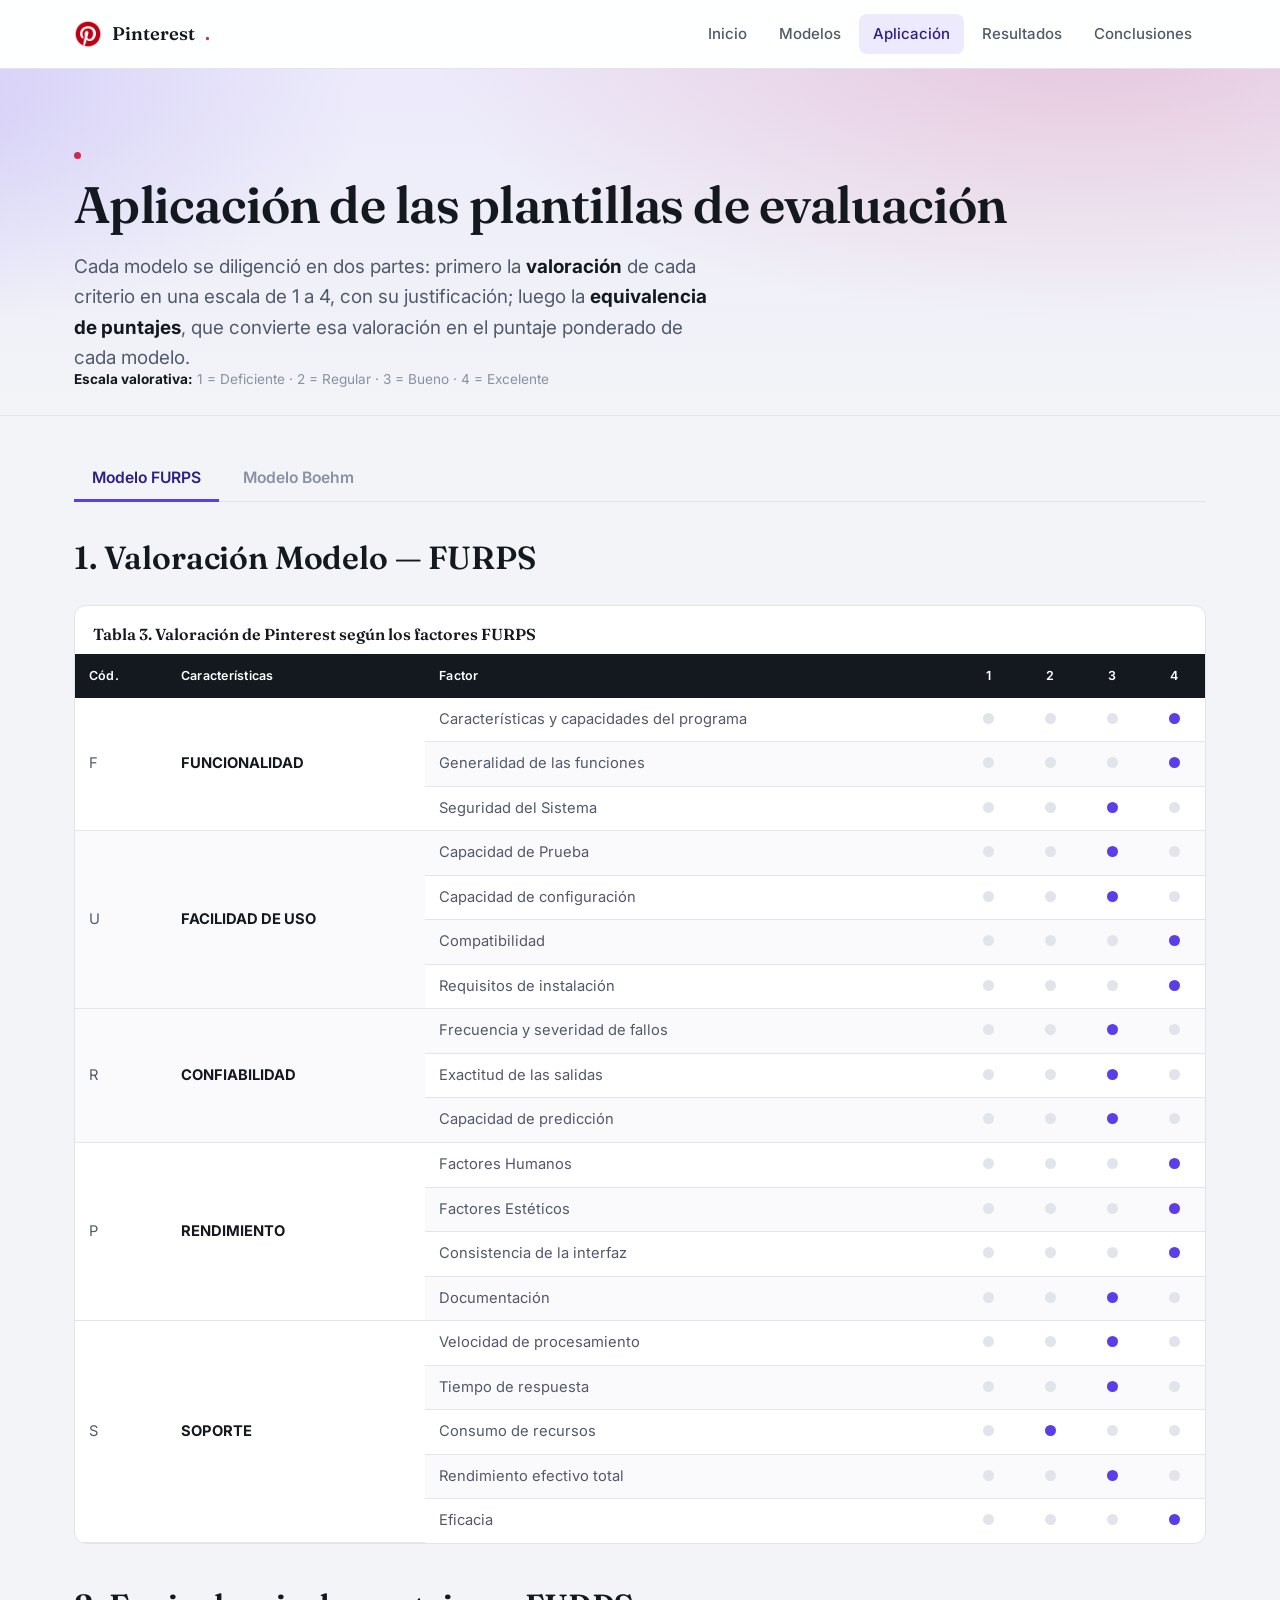
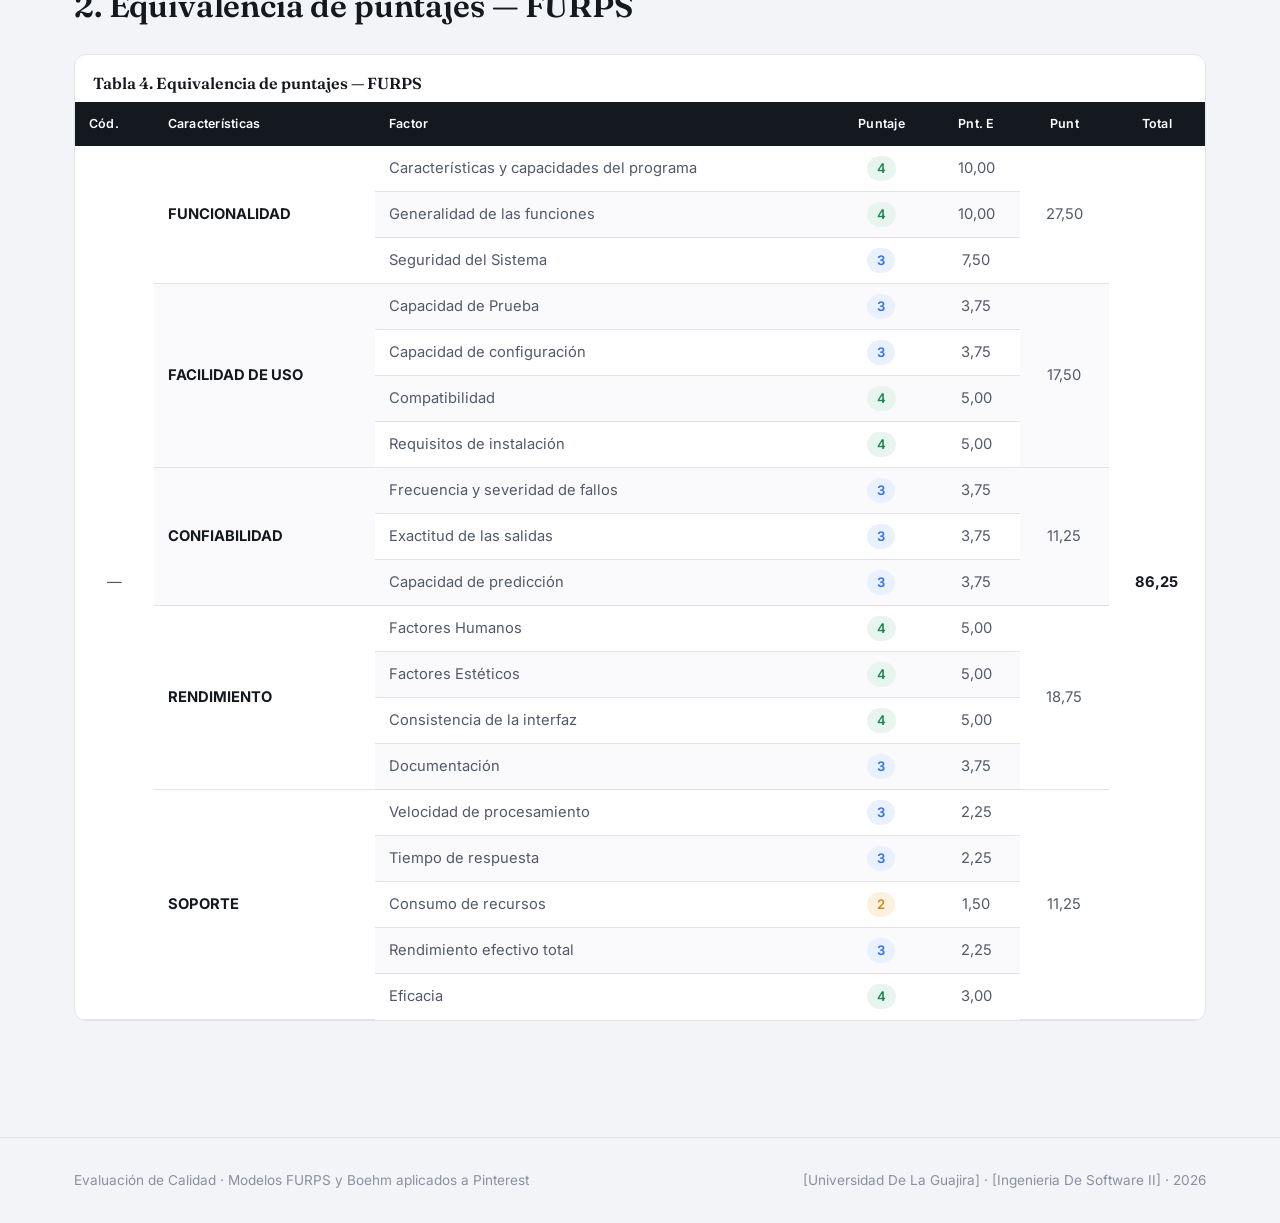
==== aplicacion.html @ 395646c8 "Update aplicacion.html" ====
<!DOCTYPE html>
<html lang="es">
<head>
<meta charset="UTF-8">
<meta name="viewport" content="width=device-width, initial-scale=1.0">
<title>Aplicación de las Plantillas — Pinterest</title>
<link rel="stylesheet" href="css/style.css">
</head>
<body>

<header class="site-header">
  <div class="wrap-wide">
    <div class="brand"><img src="assets/pinterest-logo.png" alt="Pinterest" onerror="this.style.display='none'">Pinterest<span>.</span></div>
    <button class="nav-toggle" aria-label="Abrir menú">☰</button>
    <nav class="mainnav">
      <a href="index.html">Inicio</a>
      <a href="modelos.html">Modelos</a>
      <a href="aplicacion.html" class="active">Aplicación</a>
      <a href="resultados.html">Resultados</a>
      <a href="conclusiones.html">Conclusiones</a>
    </nav>
  </div>
</header>

<section class="hero" style="padding-bottom:8px;">
  <div class="wrap-wide">
    <span class="eyebrow-tag"></span>
    <h1>Aplicación de las plantillas de evaluación</h1>
    <p class="lede">Cada modelo se diligenció en dos partes: primero la <strong>valoración</strong> de cada criterio en una escala de 1 a 4, con su justificación; luego la <strong>equivalencia de puntajes</strong>, que convierte esa valoración en el puntaje ponderado de cada modelo.</p>
    <p class="small-note"><strong>Escala valorativa:</strong> 1 = Deficiente · 2 = Regular · 3 = Bueno · 4 = Excelente</p>
  </div>
</section>

<section class="tight">
  <div class="wrap-wide">

    <div class="tabs" role="tablist">
      <button class="tab-btn active" data-tab="tab-furps">Modelo FURPS</button>
      <button class="tab-btn" data-tab="tab-boehm">Modelo Boehm</button>
    </div>

    <!-- ===================== TAB FURPS ===================== -->
    <div class="tab-panel active" id="tab-furps">

      <h2>1. Valoración Modelo — FURPS</h2>
      <div class="table-scroll">
  <table>
    <caption>Tabla 3. Valoración de Pinterest según los factores FURPS</caption>
    <thead>
      <tr>
        <th>Cód.</th>
        <th>Características</th>
        <th>Factor</th>
        <th class="num">1</th>
        <th class="num">2</th>
        <th class="num">3</th>
        <th class="num">4</th>
      </tr>
    </thead>
    <tbody>
      <tr><td rowspan="3">F</td><td rowspan="3"><strong>FUNCIONALIDAD</strong></td><td>Características y capacidades del programa</td><td class="num"><span class="dot off"></span></td><td class="num"><span class="dot off"></span></td><td class="num"><span class="dot off"></span></td><td class="num"><span class="dot"></span></td></tr>
      <tr><td>Generalidad de las funciones</td><td class="num"><span class="dot off"></span></td><td class="num"><span class="dot off"></span></td><td class="num"><span class="dot off"></span></td><td class="num"><span class="dot"></span></td></tr>
      <tr><td>Seguridad del Sistema</td><td class="num"><span class="dot off"></span></td><td class="num"><span class="dot off"></span></td><td class="num"><span class="dot"></span></td><td class="num"><span class="dot off"></span></td></tr>

      <tr><td rowspan="4">U</td><td rowspan="4"><strong>FACILIDAD DE USO</strong></td><td>Capacidad de Prueba</td><td class="num"><span class="dot off"></span></td><td class="num"><span class="dot off"></span></td><td class="num"><span class="dot"></span></td><td class="num"><span class="dot off"></span></td></tr>
      <tr><td>Capacidad de configuración</td><td class="num"><span class="dot off"></span></td><td class="num"><span class="dot off"></span></td><td class="num"><span class="dot"></span></td><td class="num"><span class="dot off"></span></td></tr>
      <tr><td>Compatibilidad</td><td class="num"><span class="dot off"></span></td><td class="num"><span class="dot off"></span></td><td class="num"><span class="dot off"></span></td><td class="num"><span class="dot"></span></td></tr>
      <tr><td>Requisitos de instalación</td><td class="num"><span class="dot off"></span></td><td class="num"><span class="dot off"></span></td><td class="num"><span class="dot off"></span></td><td class="num"><span class="dot"></span></td></tr>

      <tr><td rowspan="3">R</td><td rowspan="3"><strong>CONFIABILIDAD</strong></td><td>Frecuencia y severidad de fallos</td><td class="num"><span class="dot off"></span></td><td class="num"><span class="dot off"></span></td><td class="num"><span class="dot"></span></td><td class="num"><span class="dot off"></span></td></tr>
      <tr><td>Exactitud de las salidas</td><td class="num"><span class="dot off"></span></td><td class="num"><span class="dot off"></span></td><td class="num"><span class="dot"></span></td><td class="num"><span class="dot off"></span></td></tr>
      <tr><td>Capacidad de predicción</td><td class="num"><span class="dot off"></span></td><td class="num"><span class="dot off"></span></td><td class="num"><span class="dot"></span></td><td class="num"><span class="dot off"></span></td></tr>

      <tr><td rowspan="4">P</td><td rowspan="4"><strong>RENDIMIENTO</strong></td><td>Factores Humanos</td><td class="num"><span class="dot off"></span></td><td class="num"><span class="dot off"></span></td><td class="num"><span class="dot off"></span></td><td class="num"><span class="dot"></span></td></tr>
      <tr><td>Factores Estéticos</td><td class="num"><span class="dot off"></span></td><td class="num"><span class="dot off"></span></td><td class="num"><span class="dot off"></span></td><td class="num"><span class="dot"></span></td></tr>
      <tr><td>Consistencia de la interfaz</td><td class="num"><span class="dot off"></span></td><td class="num"><span class="dot off"></span></td><td class="num"><span class="dot off"></span></td><td class="num"><span class="dot"></span></td></tr>
      <tr><td>Documentación</td><td class="num"><span class="dot off"></span></td><td class="num"><span class="dot off"></span></td><td class="num"><span class="dot"></span></td><td class="num"><span class="dot off"></span></td></tr>

      <tr><td rowspan="5">S</td><td rowspan="5"><strong>SOPORTE</strong></td><td>Velocidad de procesamiento</td><td class="num"><span class="dot off"></span></td><td class="num"><span class="dot off"></span></td><td class="num"><span class="dot"></span></td><td class="num"><span class="dot off"></span></td></tr>
      <tr><td>Tiempo de respuesta</td><td class="num"><span class="dot off"></span></td><td class="num"><span class="dot off"></span></td><td class="num"><span class="dot"></span></td><td class="num"><span class="dot off"></span></td></tr>
      <tr><td>Consumo de recursos</td><td class="num"><span class="dot off"></span></td><td class="num"><span class="dot"></span></td><td class="num"><span class="dot off"></span></td><td class="num"><span class="dot off"></span></td></tr>
      <tr><td>Rendimiento efectivo total</td><td class="num"><span class="dot off"></span></td><td class="num"><span class="dot off"></span></td><td class="num"><span class="dot"></span></td><td class="num"><span class="dot off"></span></td></tr>
      <tr><td>Eficacia</td><td class="num"><span class="dot off"></span></td><td class="num"><span class="dot off"></span></td><td class="num"><span class="dot off"></span></td><td class="num"><span class="dot"></span></td></tr>
    </tbody>
  </table>
</div>

      <h2>2. Equivalencia de puntajes — FURPS</h2>
      <div class="table-scroll">
  <table>
    <caption>Tabla 4. Equivalencia de puntajes — FURPS</caption>
    <thead>
      <tr>
        <th>Cód.</th>
        <th>Características</th>
        <th>Factor</th>
        <th class="num">Puntaje</th>
        <th class="num">Pnt. E</th>
        <th class="num">Punt</th>
        <th class="num">Total</th>
      </tr>
    </thead>
    <tbody>
      <tr><td rowspan="19" class="num">—</td><td rowspan="3"><strong>FUNCIONALIDAD</strong></td><td>Características y capacidades del programa</td><td class="num"><span class="score-pill s4">4</span></td><td class="num">10,00</td><td class="num" rowspan="3">27,50</td><td class="num" rowspan="19"><strong>86,25</strong></td></tr>
      <tr><td>Generalidad de las funciones</td><td class="num"><span class="score-pill s4">4</span></td><td class="num">10,00</td></tr>
      <tr><td>Seguridad del Sistema</td><td class="num"><span class="score-pill s3">3</span></td><td class="num">7,50</td></tr>

      <tr><td rowspan="4"><strong>FACILIDAD DE USO</strong></td><td>Capacidad de Prueba</td><td class="num"><span class="score-pill s3">3</span></td><td class="num">3,75</td><td class="num" rowspan="4">17,50</td></tr>
      <tr><td>Capacidad de configuración</td><td class="num"><span class="score-pill s3">3</span></td><td class="num">3,75</td></tr>
      <tr><td>Compatibilidad</td><td class="num"><span class="score-pill s4">4</span></td><td class="num">5,00</td></tr>
      <tr><td>Requisitos de instalación</td><td class="num"><span class="score-pill s4">4</span></td><td class="num">5,00</td></tr>

      <tr><td rowspan="3"><strong>CONFIABILIDAD</strong></td><td>Frecuencia y severidad de fallos</td><td class="num"><span class="score-pill s3">3</span></td><td class="num">3,75</td><td class="num" rowspan="3">11,25</td></tr>
      <tr><td>Exactitud de las salidas</td><td class="num"><span class="score-pill s3">3</span></td><td class="num">3,75</td></tr>
      <tr><td>Capacidad de predicción</td><td class="num"><span class="score-pill s3">3</span></td><td class="num">3,75</td></tr>

      <tr><td rowspan="4"><strong>RENDIMIENTO</strong></td><td>Factores Humanos</td><td class="num"><span class="score-pill s4">4</span></td><td class="num">5,00</td><td class="num" rowspan="4">18,75</td></tr>
      <tr><td>Factores Estéticos</td><td class="num"><span class="score-pill s4">4</span></td><td class="num">5,00</td></tr>
      <tr><td>Consistencia de la interfaz</td><td class="num"><span class="score-pill s4">4</span></td><td class="num">5,00</td></tr>
      <tr><td>Documentación</td><td class="num"><span class="score-pill s3">3</span></td><td class="num">3,75</td></tr>

      <tr><td rowspan="5"><strong>SOPORTE</strong></td><td>Velocidad de procesamiento</td><td class="num"><span class="score-pill s3">3</span></td><td class="num">2,25</td><td class="num" rowspan="5">11,25</td></tr>
      <tr><td>Tiempo de respuesta</td><td class="num"><span class="score-pill s3">3</span></td><td class="num">2,25</td></tr>
      <tr><td>Consumo de recursos</td><td class="num"><span class="score-pill s2">2</span></td><td class="num">1,50</td></tr>
      <tr><td>Rendimiento efectivo total</td><td class="num"><span class="score-pill s3">3</span></td><td class="num">2,25</td></tr>
      <tr><td>Eficacia</td><td class="num"><span class="score-pill s4">4</span></td><td class="num">3,00</td></tr>
    </tbody>
  </table>
</div>

    <!-- ===================== TAB BOEHM ===================== -->
    <div class="tab-panel" id="tab-boehm">

      <h2>1. Cuestionario aplicado — Boehm</h2>
      <p>Siguiendo la plantilla oficial, cada característica primitiva se evaluó con una pregunta puntual sobre Pinterest. El <strong>Puntaje Esperado</strong> de cada primitiva es el peso de su nivel intermedio (Tabla 2) repartido en partes iguales entre sus primitivas; el <strong>Puntaje Obtenido</strong> refleja qué tanto cumple Pinterest esa pregunta.</p>

      <div class="table-scroll">
        <table>
          <caption>Tabla 3. Preguntas, puntaje esperado y puntaje obtenido por característica primitiva</caption>
          <thead>
            <tr>
              <th>Alto nivel</th>
              <th>Nivel intermedio</th>
              <th>Primitiva</th>
              <th>Pregunta</th>
              <th class="num">Punt. esperado</th>
              <th class="num">Punt. obtenido</th>
            </tr>
          </thead>
          <tbody>
            <tr class="group-row"><td colspan="6"><strong>Portabilidad</strong></td></tr>
            <tr><td rowspan="2">Portabilidad</td><td rowspan="2">—</td><td>Independencia de dispositivos</td><td>¿La aplicación funciona correctamente en distintos dispositivos (móvil, tablet, escritorio) sin perder funcionalidad?</td><td class="num">5</td><td class="num">5,0</td></tr>
            <tr><td>Auto-contención</td><td>¿La aplicación funciona sin depender de hardware o software externo poco común?</td><td class="num">5</td><td class="num">5,0</td></tr>

            <tr class="group-row"><td colspan="6"><strong>Utilidad</strong></td></tr>
            <tr><td rowspan="4">Utilidad</td><td rowspan="4">Fiabilidad</td><td>Precisión</td><td>¿Los resultados de búsqueda y las recomendaciones corresponden a lo que el usuario solicita?</td><td class="num">10</td><td class="num">8,0</td></tr>
            <tr><td>Completitud</td><td>¿La aplicación cubre todas las funciones que promete (guardar, buscar, comprar, compartir)?</td><td class="num">10</td><td class="num">10,0</td></tr>
            <tr><td>Robustez</td><td>¿La aplicación maneja adecuadamente errores de red o entradas inesperadas sin fallar?</td><td class="num">10</td><td class="num">8,0</td></tr>
            <tr><td>Consistencia</td><td>¿El comportamiento de la app es el mismo entre sesiones y dispositivos?</td><td class="num">10</td><td class="num">10,0</td></tr>

            <tr><td rowspan="3">Utilidad</td><td rowspan="3">Eficiencia</td><td>Responsabilidad</td><td>¿La app responde con rapidez a las acciones del usuario (guardar, buscar, cargar)?</td><td class="num">5</td><td class="num">4,0</td></tr>
            <tr><td>Eficiencia de dispositivos</td><td>¿La app hace un uso razonable de batería, datos móviles y almacenamiento?</td><td class="num">5</td><td class="num">3,0</td></tr>
            <tr><td>Accesibilidad</td><td>¿Los usuarios acceden fácilmente a las funciones sin pasos innecesarios?</td><td class="num">5</td><td class="num">4,0</td></tr>

            <tr><td rowspan="3">Utilidad</td><td rowspan="3">Interactividad</td><td>Robustez</td><td>¿La interfaz responde de forma estable ante distintas formas de interacción (touch, teclado, mouse)?</td><td class="num">5</td><td class="num">5,0</td></tr>
            <tr><td>Accesibilidad</td><td>¿La app ofrece opciones de accesibilidad (lectores de pantalla, subtítulos, tamaños de texto)?</td><td class="num">5</td><td class="num">3,0</td></tr>
            <tr><td>Capacidad de comunicación</td><td>¿La app permite compartir y comunicar contenido fácilmente con otros usuarios o plataformas?</td><td class="num">5</td><td class="num">5,0</td></tr>

            <tr class="group-row"><td colspan="6"><strong>Mantenibilidad</strong></td></tr>
            <tr><td rowspan="2">Mantenibilidad</td><td rowspan="2">Facilidad de prueba</td><td>Auto descripción</td><td>¿Las funciones se explican solas mediante íconos y etiquetas claras?</td><td class="num">2,5</td><td class="num">2,0</td></tr>
            <tr><td>Estructuración</td><td>¿Se pueden probar funciones de forma aislada (ej. buscar) sin depender de otras (ej. iniciar sesión)?</td><td class="num">2,5</td><td class="num">1,5</td></tr>

            <tr><td rowspan="2">Mantenibilidad</td><td rowspan="2">Facilidad de entendimiento</td><td>Concisión</td><td>¿La interfaz evita elementos innecesarios que compliquen su uso?</td><td class="num">5</td><td class="num">4,0</td></tr>
            <tr><td>Legibilidad</td><td>¿Los textos, íconos y tipografías son fáciles de leer y entender?</td><td class="num">5</td><td class="num">5,0</td></tr>

            <tr><td rowspan="2">Mantenibilidad</td><td rowspan="2">Modificabilidad</td><td>Estructuración</td><td>¿La app permite personalizar la experiencia (tableros, preferencias, notificaciones) sin afectar el resto del sistema?</td><td class="num">2,5</td><td class="num">2,5</td></tr>
            <tr><td>Escalabilidad</td><td>¿La plataforma ha incorporado nuevas funciones (video pines, compras) sin perder estabilidad?</td><td class="num">2,5</td><td class="num">2,5</td></tr>
          </tbody>
        </table>
      </div>

      <h2>2. Resultados de la evaluación — Boehm</h2>
      <p>Por cada nivel intermedio se calcula el <strong>Promedio Nivel</strong> (puntaje obtenido ÷ puntaje esperado) y se aplica sobre el peso máximo de ese nivel (Tabla 2) para obtener el <strong>Puntaje Nivel</strong>.</p>

      <div class="table-scroll">
        <table>
          <caption>Tabla 4. Promedio y puntaje por nivel intermedio, y total por característica de alto nivel</caption>
          <thead>
            <tr>
              <th>Alto nivel</th>
              <th>Nivel intermedio</th>
              <th class="num">Punt. esperado</th>
              <th class="num">Punt. obtenido</th>
              <th class="num">Promedio nivel</th>
              <th class="num">Punt. nivel</th>
              <th class="num">Total alto nivel</th>
            </tr>
          </thead>
          <tbody>
            <tr><td><strong>Portabilidad</strong></td><td>—</td><td class="num">10</td><td class="num">10,0</td><td class="num"><span class="score-pill s4">100%</span></td><td class="num">10,00</td><td class="num"><strong>10,00 / 10</strong></td></tr>

            <tr><td rowspan="3"><strong>Utilidad</strong></td><td>Fiabilidad</td><td class="num">40</td><td class="num">36,0</td><td class="num"><span class="score-pill s4">90%</span></td><td class="num">36,00</td><td class="num" rowspan="3"><strong>60,00 / 70</strong></td></tr>
            <tr><td>Eficiencia</td><td class="num">15</td><td class="num">11,0</td><td class="num"><span class="score-pill s3">73%</span></td><td class="num">11,00</td></tr>
            <tr><td>Interactividad</td><td class="num">15</td><td class="num">13,0</td><td class="num"><span class="score-pill s3">87%</span></td><td class="num">13,00</td></tr>

            <tr><td rowspan="3"><strong>Mantenibilidad</strong></td><td>Facilidad de prueba</td><td class="num">5</td><td class="num">3,5</td><td class="num"><span class="score-pill s3">70%</span></td><td class="num">3,50</td><td class="num" rowspan="3"><strong>17,50 / 20</strong></td></tr>
            <tr><td>Facilidad de entendimiento</td><td class="num">10</td><td class="num">9,0</td><td class="num"><span class="score-pill s4">90%</span></td><td class="num">9,00</td></tr>
            <tr><td>Modificabilidad</td><td class="num">5</td><td class="num">5,0</td><td class="num"><span class="score-pill s4">100%</span></td><td class="num">5,00</td></tr>

            <tr class="total-row"><td colspan="6"><strong>Puntaje total Boehm</strong></td><td class="num"><strong>87,50 / 100</strong></td></tr>
          </tbody>
        </table>
      </div>
    </div>

  </div>
</section>

<footer>
  <div class="wrap-wide">
    <p>Evaluación de Calidad · Modelos FURPS y Boehm aplicados a Pinterest</p>
    <p>[Universidad De La Guajira] · [Ingenieria De Software II] · 2026</p>
  </div>
</footer>

<script src="js/script.js"></script>
</body>
</html>
---- css/style.css ----
/* =========================================================
   Evaluación de Calidad — Pinterest
   FURPS + Boehm
   ========================================================= */

@import url('https://fonts.googleapis.com/css2?family=Fraunces:opsz,wght@9..144,400;9..144,500;9..144,600;9..144,700&family=Inter:wght@400;500;600;700&display=swap');

:root{
  --bg: #F2F4F7;
  --surface: #FFFFFF;
  --ink: #14181F;
  --ink-soft: #52596B;
  --ink-faint: #8A90A3;
  --line: #E1E4EA;
  --accent: #5B3EE8;
  --accent-ink: #2E1E86;
  --accent-soft: #EEEAFD;
  --brand-pin: #D0264F;
  --score-4: #1F8A57;
  --score-4-bg: #E8F5EE;
  --score-3: #2F6FED;
  --score-3-bg: #EAF1FE;
  --score-2: #C98A1A;
  --score-2-bg: #FBF1DE;
  --score-1: #C0392B;
  --score-1-bg: #FBEAE8;

  --serif: "Fraunces", Georgia, serif;
  --sans: "Inter", -apple-system, BlinkMacSystemFont, "Segoe UI", sans-serif;

  --maxw: 880px;
  --maxw-wide: 1180px;
}

*, *::before, *::after{ box-sizing: border-box; }

html{ scroll-behavior: smooth; }

body{
  margin:0;
  background: var(--bg);
  color: var(--ink);
  font-family: var(--sans);
  font-size: 16px;
  line-height: 1.6;
  -webkit-font-smoothing: antialiased;
}

img{ max-width:100%; display:block; }

a{ color: var(--accent); text-decoration: none; }
a:hover{ text-decoration: underline; }

:focus-visible{
  outline: 2.5px solid var(--accent);
  outline-offset: 2px;
}

/* ---------- Layout helpers ---------- */
.wrap{
  max-width: var(--maxw);
  margin: 0 auto;
  padding: 0 24px;
}
.wrap-wide{
  max-width: var(--maxw-wide);
  margin: 0 auto;
  padding: 0 24px;
}

section{ padding: 64px 0; }
section.tight{ padding: 40px 0; }

/* ---------- Header / Nav ---------- */
.site-header{
  position: sticky;
  top: 0;
  z-index: 50;
  background: rgba(255,255,255,0.92);
  backdrop-filter: blur(8px);
  border-bottom: 1px solid var(--line);
}
.site-header .wrap-wide{
  display:flex;
  align-items:center;
  justify-content:space-between;
  height: 68px;
}
.brand{
  display:flex;
  align-items:center;
  gap:10px;
  font-family: var(--serif);
  font-weight: 600;
  font-size: 1.15rem;
  color: var(--ink);
}
.brand span{
  color: var(--brand-pin);
}
.brand img{
  height: 28px;
  width: auto;
  display:block;
}

/* Insignia del logo evaluado, usada en el hero */
.hero-logo{
  display: table;
  background: var(--surface);
  border: 1px solid var(--line);
  padding: 8px 16px 8px 10px;
  border-radius: 999px;
  margin-bottom: 18px;
  box-shadow: 0 1px 2px rgba(20,24,31,0.04);
}
.hero-logo img, .hero-logo span{
  display: table-cell;
  vertical-align: middle;
}
.hero-logo img{ padding-right: 10px; }
.hero-logo img{
  height: 22px;
  width: auto;
  display:block;
}
.hero-logo span{
  font-size: 0.85rem;
  font-weight:600;
  color: var(--ink-soft);
}
nav.mainnav{
  display:flex;
  gap: 4px;
}
nav.mainnav a{
  color: var(--ink-soft);
  font-weight: 500;
  font-size: 0.94rem;
  padding: 8px 14px;
  border-radius: 8px;
  transition: background .15s ease, color .15s ease;
}
nav.mainnav a:hover{
  background: var(--accent-soft);
  color: var(--accent-ink);
  text-decoration:none;
}
nav.mainnav a.active{
  color: var(--accent-ink);
  background: var(--accent-soft);
}
.nav-toggle{
  display:none;
  background:none;
  border:none;
  font-size:1.5rem;
  cursor:pointer;
  color: var(--ink);
}

@media (max-width: 760px){
  nav.mainnav{
    position:absolute;
    top:68px; left:0; right:0;
    background: var(--surface);
    border-bottom:1px solid var(--line);
    flex-direction:column;
    padding: 8px 16px 16px;
    display:none;
  }
  nav.mainnav.open{ display:flex; }
  .nav-toggle{ display:block; }
}

/* ---------- Hero ---------- */
.hero{
  padding: 72px 0 56px;
  position: relative;
  overflow: hidden;
  background:
    radial-gradient(1100px 480px at 85% -10%, rgba(208,38,79,0.18), transparent 60%),
    radial-gradient(900px 420px at -10% 10%, rgba(91,62,232,0.18), transparent 55%),
    linear-gradient(180deg, #ECEAFB 0%, var(--bg) 100%);
  border-bottom: 1px solid var(--line);
}
.eyebrow-tag{
  display:inline-flex;
  align-items:center;
  gap:8px;
  font-size: 0.82rem;
  color: var(--brand-pin);
  font-weight: 600;
  margin-bottom: 18px;
}
.eyebrow-tag::before{
  content:"";
  width:7px; height:7px;
  border-radius:50%;
  background: var(--brand-pin);
  display:inline-block;
}
h1{
  font-family: var(--serif);
  font-weight: 600;
  font-size: clamp(2.1rem, 4.4vw, 3.2rem);
  line-height: 1.08;
  margin: 0 0 20px;
  letter-spacing: -0.01em;
}
h1 em{
  font-style: italic;
  color: var(--accent);
}
.lede{
  font-size: 1.18rem;
  color: var(--ink-soft);
  max-width: 640px;
  margin: 0 0 8px;
}

h2{
  font-family: var(--serif);
  font-weight: 600;
  font-size: clamp(1.5rem, 2.6vw, 2rem);
  margin: 0 0 18px;
  letter-spacing: -0.005em;
}
h3{
  font-family: var(--serif);
  font-weight: 600;
  font-size: 1.3rem;
  margin: 32px 0 12px;
}
h4{
  font-size: 1.02rem;
  margin: 20px 0 8px;
  color: var(--ink);
}
p{ margin: 0 0 16px; color: var(--ink-soft); }
p.lead{ color: var(--ink); font-size: 1.05rem; }
strong{ color: var(--ink); }

.section-head{
  max-width: 640px;
  margin-bottom: 36px;
}
.section-head .kicker{
  font-size: 0.8rem;
  font-weight: 600;
  color: var(--accent);
  margin-bottom: 8px;
  display:block;
}

/* ---------- Cards / grids ---------- */
.grid-2{ display:grid; grid-template-columns: 1fr 1fr; gap: 20px; }
.grid-3{ display:grid; grid-template-columns: repeat(3,1fr); gap: 18px; }
@media (max-width: 760px){
  .grid-2, .grid-3{ grid-template-columns: 1fr; }
}

.card{
  background: var(--surface);
  border: 1px solid var(--line);
  border-radius: 14px;
  padding: 26px 26px;
}
.card h3{ margin-top:0; }

.stat-card{
  background: var(--surface);
  border: 1px solid var(--line);
  border-radius: 14px;
  padding: 22px 24px;
  text-align:left;
}
.stat-card .num{
  font-family: var(--serif);
  font-size: 2.4rem;
  font-weight: 600;
  color: var(--accent-ink);
  line-height:1;
  margin-bottom: 6px;
}
.stat-card .lbl{
  font-size: 0.86rem;
  color: var(--ink-faint);
}

/* ---------- Tables (real HTML tables, never images) ---------- */
.table-scroll{
  width:100%;
  overflow-x:auto;
  border: 1px solid var(--line);
  border-radius: 12px;
  background: var(--surface);
  margin: 22px 0 36px;
}
table{
  border-collapse: collapse;
  width:100%;
  min-width: 620px;
  font-size: 0.92rem;
}
table caption{
  text-align:left;
  font-family: var(--serif);
  font-size: 1rem;
  font-weight:600;
  padding: 16px 18px 6px;
  color: var(--ink);
}
thead th{
  background: var(--ink);
  color: #fff;
  text-align:left;
  font-weight:600;
  font-size: 0.78rem;
  letter-spacing: 0.02em;
  padding: 12px 14px;
  position: sticky;
  top:0;
}
thead th.num, td.num{ text-align:center; }
tbody td{
  padding: 10px 14px;
  border-bottom: 1px solid var(--line);
  vertical-align: middle;
  color: var(--ink-soft);
}
tbody tr:last-child td{ border-bottom:none; }
tbody tr:nth-child(even){ background: #FAFAFC; }
tbody td strong{ color: var(--ink); }

tr.group-row td{
  background: var(--accent-soft) !important;
  font-weight:600;
  color: var(--accent-ink);
}
tr.total-row td{
  background: var(--ink) !important;
  color: #fff !important;
  font-weight:700;
}
tr.total-row td strong{ color:#fff; }

.dot{
  display:inline-block;
  width: 11px; height:11px;
  border-radius:50%;
  background: var(--accent);
  margin: 0 auto;
}
.dot.off{ background: var(--line); }

.score-pill{
  display:inline-block;
  padding: 2px 10px;
  border-radius: 999px;
  font-weight:600;
  font-size: 0.82rem;
}
.score-pill.s4{ background: var(--score-4-bg); color: var(--score-4); }
.score-pill.s3{ background: var(--score-3-bg); color: var(--score-3); }
.score-pill.s2{ background: var(--score-2-bg); color: var(--score-2); }
.score-pill.s1{ background: var(--score-1-bg); color: var(--score-1); }

/* ---------- Tabs (Aplicación page) ---------- */
.tabs{
  display:flex;
  gap:6px;
  border-bottom: 1px solid var(--line);
  margin-bottom: 30px;
  flex-wrap: wrap;
}
.tab-btn{
  background:none;
  border:none;
  cursor:pointer;
  font-family: var(--sans);
  font-weight:600;
  font-size: 0.98rem;
  color: var(--ink-faint);
  padding: 12px 18px;
  border-bottom: 3px solid transparent;
  margin-bottom:-1px;
}
.tab-btn:hover{ color: var(--ink); }
.tab-btn.active{
  color: var(--accent-ink);
  border-bottom-color: var(--accent);
}
.tab-panel{ display:none; }
.tab-panel.active{ display:block; }

/* ---------- Bars (results) ---------- */
.bar-row{
  display:flex;
  align-items:center;
  gap: 14px;
  margin-bottom: 18px;
}
.bar-row .bar-label{
  width: 190px;
  flex-shrink:0;
  font-size: 0.92rem;
  color: var(--ink);
  font-weight:600;
}
.bar-track{
  flex:1;
  background: var(--line);
  border-radius: 8px;
  height: 16px;
  overflow:hidden;
}
.bar-fill{
  height:100%;
  border-radius: 8px 0 0 8px;
  background: linear-gradient(90deg, var(--accent), var(--brand-pin));
}
.bar-row .bar-val{
  width: 60px;
  text-align:right;
  font-weight:700;
  color: var(--ink);
  flex-shrink:0;
}

/* ---------- Callouts / conclusions ---------- */
.callout{
  border-left: 3px solid var(--accent);
  background: var(--accent-soft);
  padding: 18px 22px;
  border-radius: 0 10px 10px 0;
  margin: 24px 0;
}
.callout p{ color: var(--accent-ink); margin:0; }

ol.conclusions li, ul.plain li{
  margin-bottom: 14px;
  color: var(--ink-soft);
}
ol.conclusions li strong, ul.plain li strong{ color: var(--ink); }

.ref-list{
  list-style:none;
  padding:0;
  margin: 0;
}
.ref-list li{
  padding: 12px 0;
  border-bottom: 1px solid var(--line);
  font-size: 0.92rem;
  color: var(--ink-soft);
}
.ref-list li:last-child{ border-bottom:none; }

/* ---------- Footer ---------- */
footer{
  border-top: 1px solid var(--line);
  padding: 32px 0;
  margin-top: 40px;
}
footer .wrap-wide{
  display:flex;
  justify-content:space-between;
  align-items:center;
  flex-wrap:wrap;
  gap:12px;
}
footer p{
  margin:0;
  font-size: 0.85rem;
  color: var(--ink-faint);
}

/* ---------- Utility ---------- */
.mt-0{ margin-top:0; }
.small-note{
  font-size: 0.85rem;
  color: var(--ink-faint);
  margin-top: -12px;
}
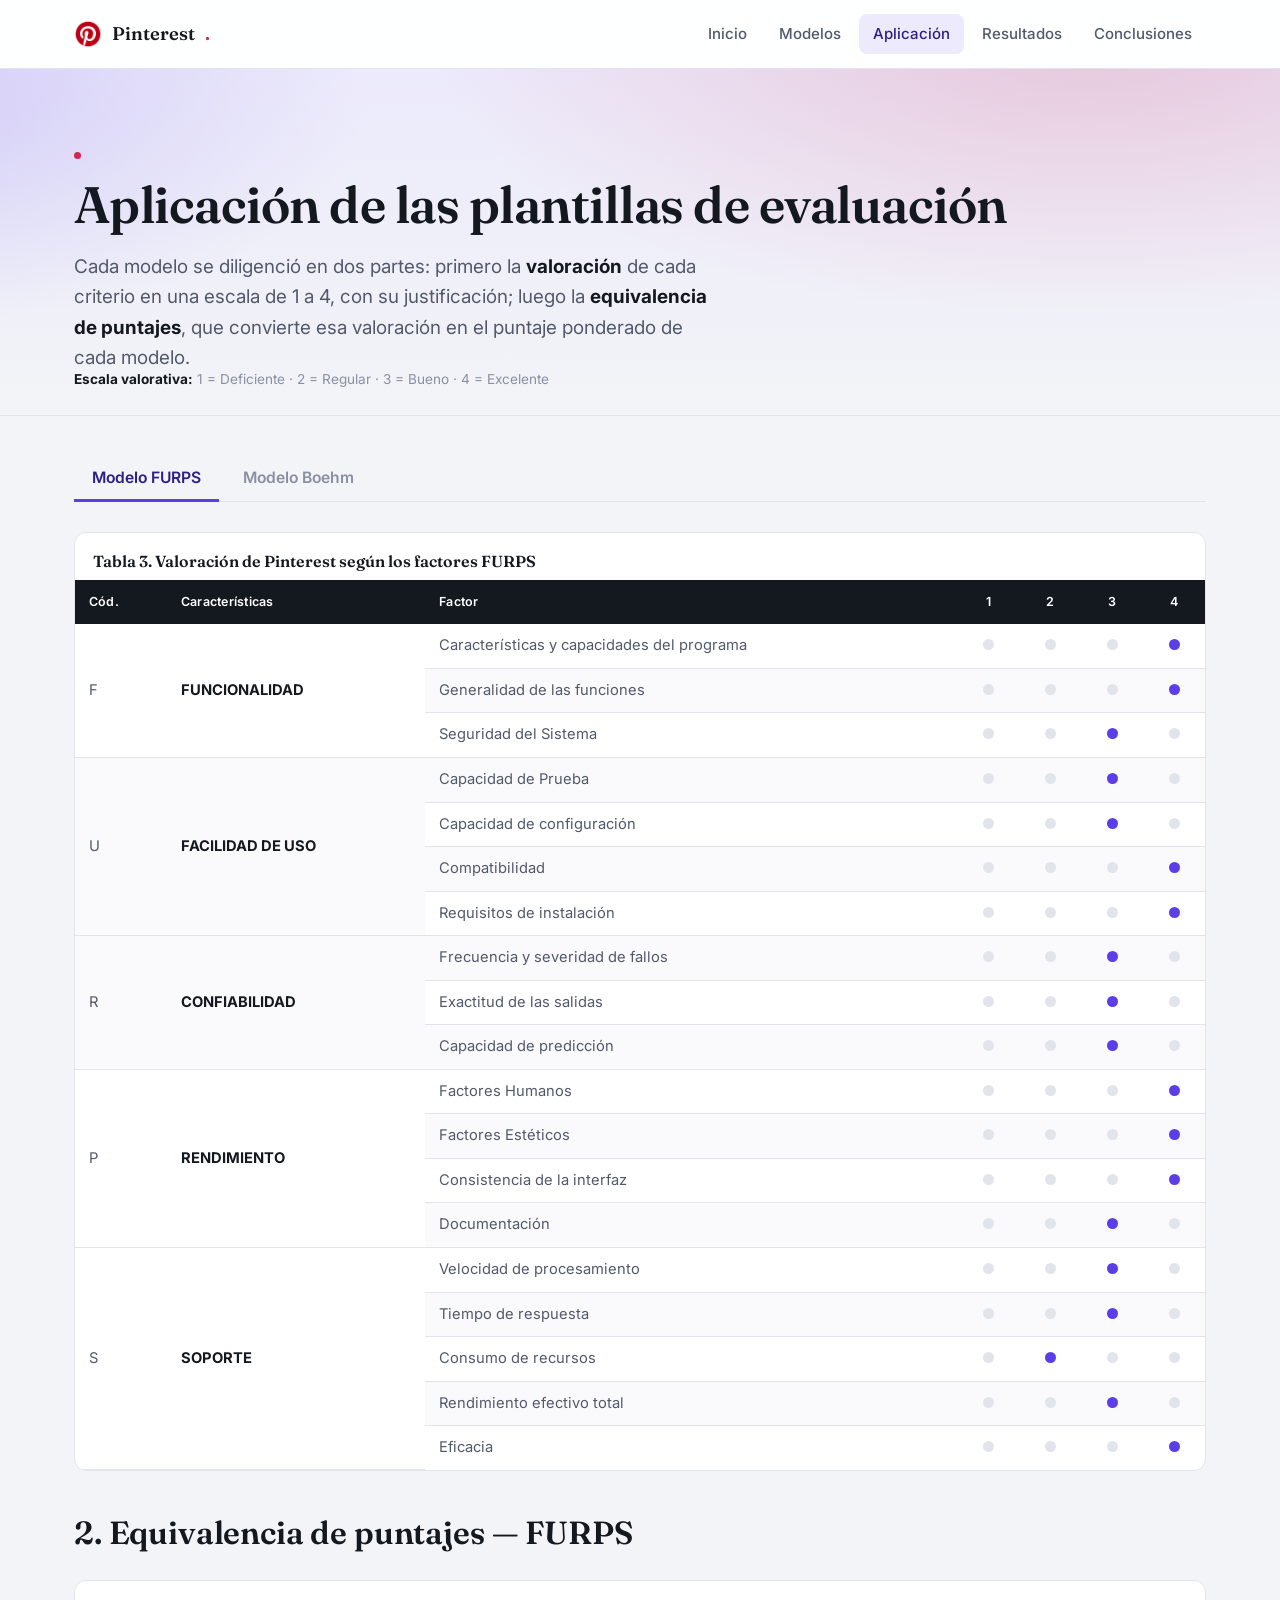
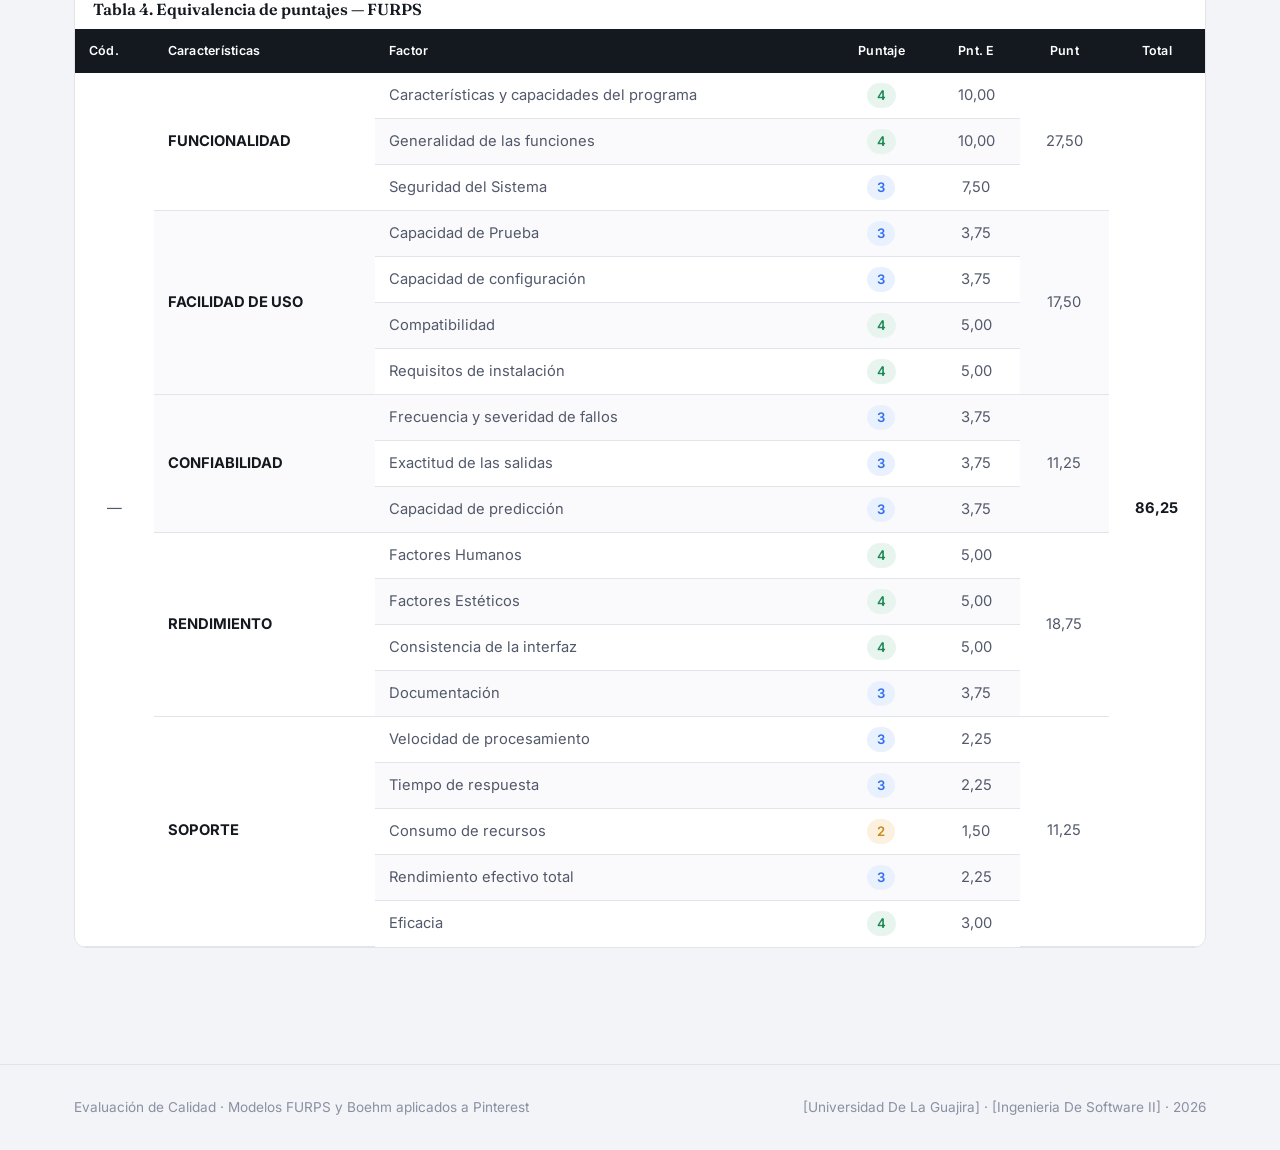
==== commit 8d1b7ae6: "Update aplicacion.html" ====
--- a/aplicacion.html
+++ b/aplicacion.html
@@ -42,7 +42,6 @@
     <!-- ===================== TAB FURPS ===================== -->
     <div class="tab-panel active" id="tab-furps">
 
-      <h2>1. Valoración Modelo — FURPS</h2>
       <div class="table-scroll">
   <table>
     <caption>Tabla 3. Valoración de Pinterest según los factores FURPS</caption>
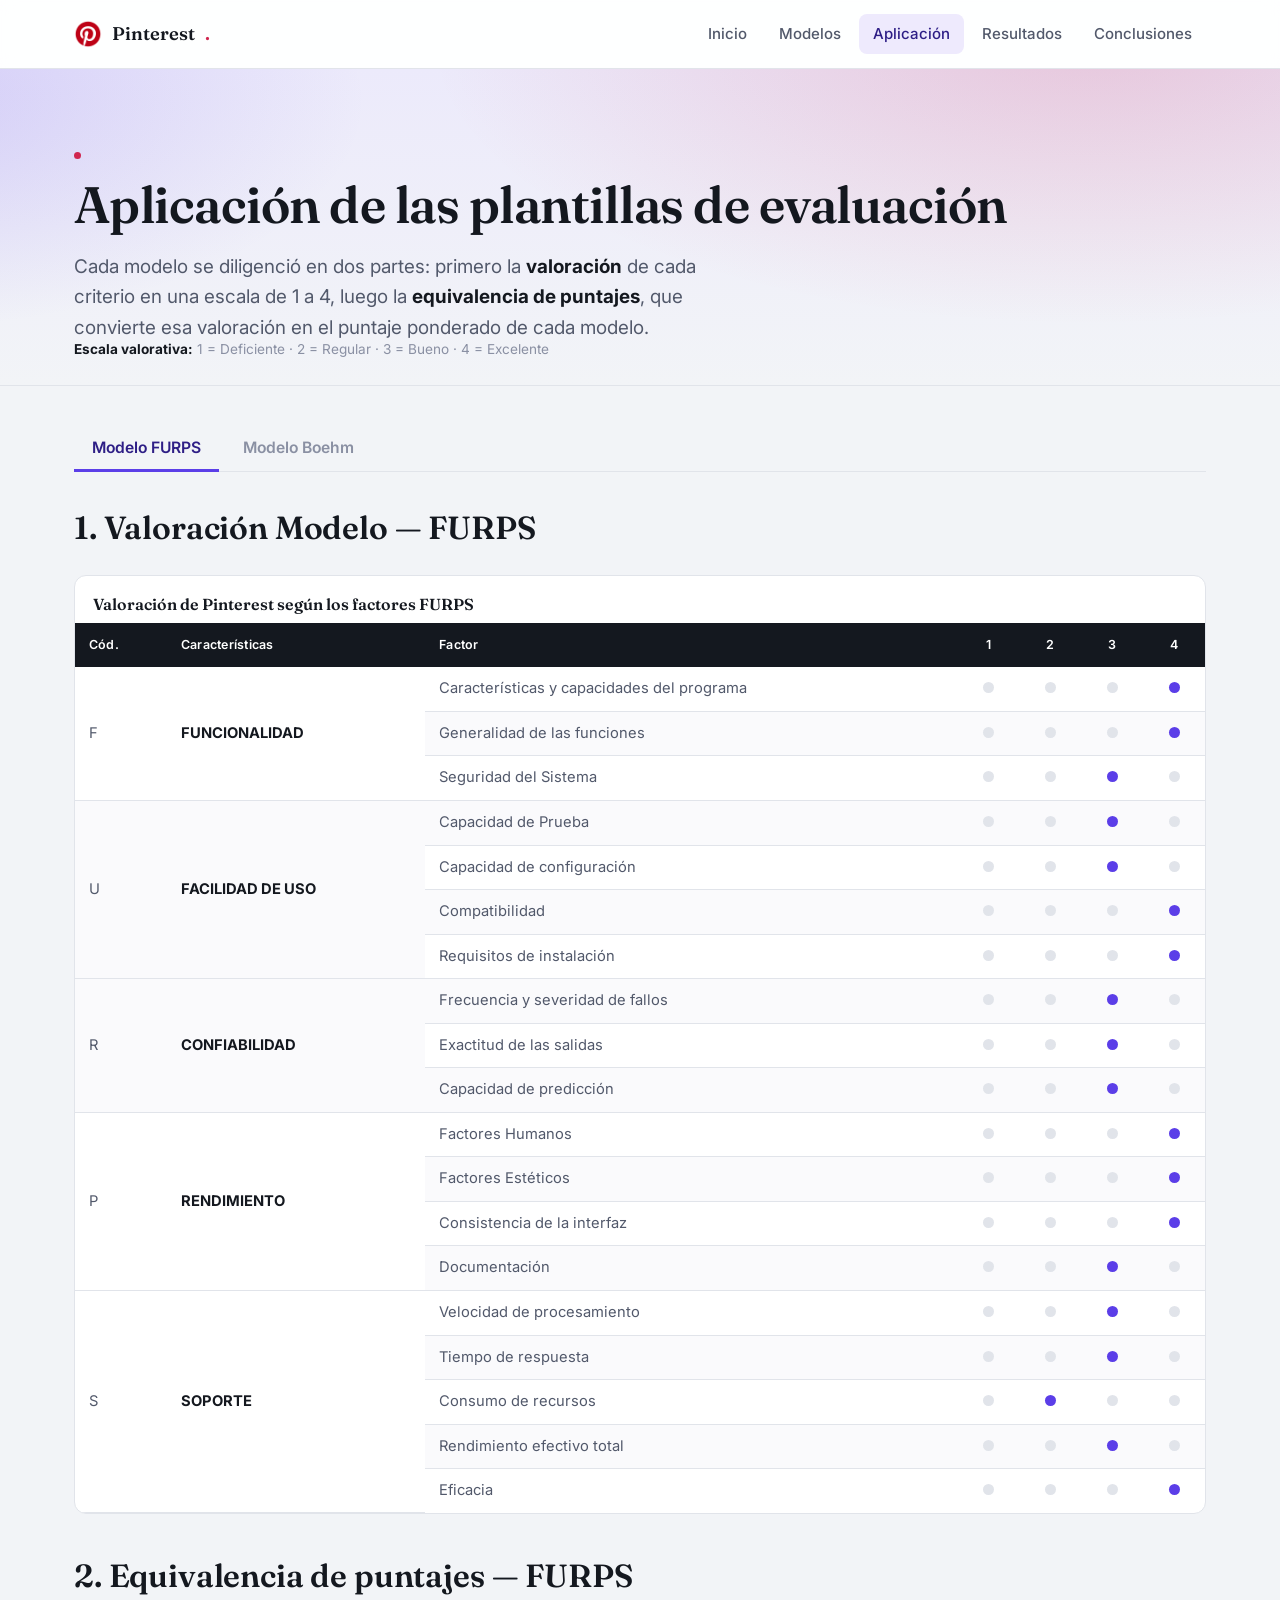
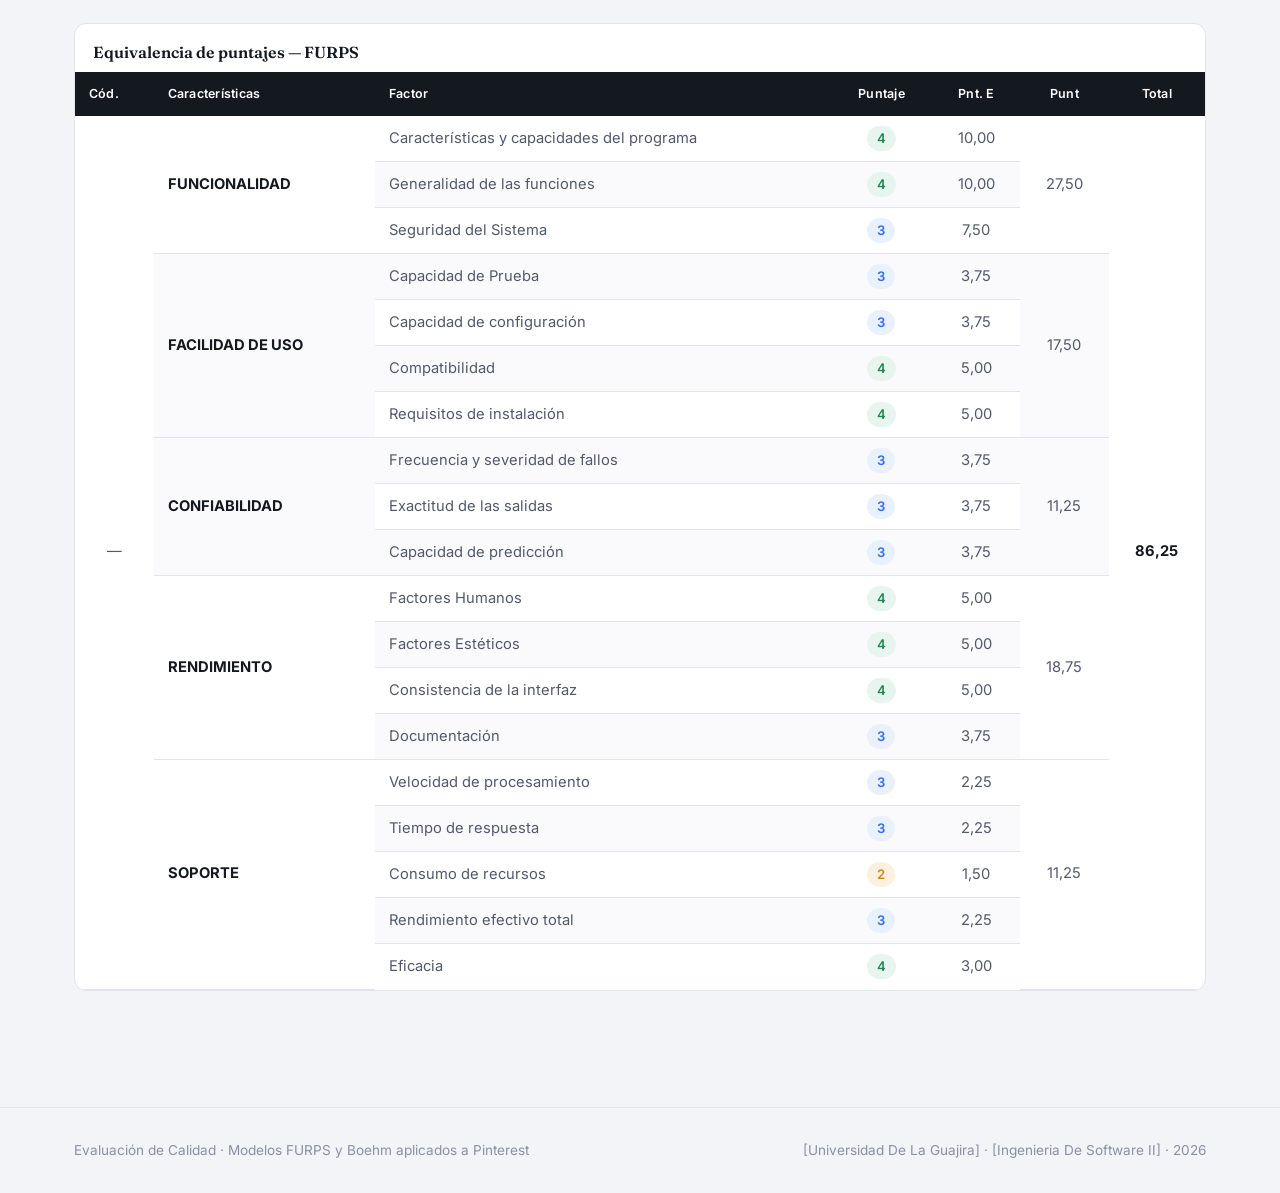
==== commit b1825d0e: "Update aplicacion.html" ====
--- a/aplicacion.html
+++ b/aplicacion.html
@@ -26,7 +26,7 @@
   <div class="wrap-wide">
     <span class="eyebrow-tag"></span>
     <h1>Aplicación de las plantillas de evaluación</h1>
-    <p class="lede">Cada modelo se diligenció en dos partes: primero la <strong>valoración</strong> de cada criterio en una escala de 1 a 4, con su justificación; luego la <strong>equivalencia de puntajes</strong>, que convierte esa valoración en el puntaje ponderado de cada modelo.</p>
+    <p class="lede">Cada modelo se diligenció en dos partes: primero la <strong>valoración</strong> de cada criterio en una escala de 1 a 4, luego la <strong>equivalencia de puntajes</strong>, que convierte esa valoración en el puntaje ponderado de cada modelo.</p>
     <p class="small-note"><strong>Escala valorativa:</strong> 1 = Deficiente · 2 = Regular · 3 = Bueno · 4 = Excelente</p>
   </div>
 </section>
@@ -41,10 +41,10 @@
 
     <!-- ===================== TAB FURPS ===================== -->
     <div class="tab-panel active" id="tab-furps">
-
+       <h2>1. Valoración Modelo — FURPS</h2>
       <div class="table-scroll">
   <table>
-    <caption>Tabla 3. Valoración de Pinterest según los factores FURPS</caption>
+    <caption> Valoración de Pinterest según los factores FURPS</caption>
     <thead>
       <tr>
         <th>Cód.</th>
@@ -87,7 +87,7 @@
       <h2>2. Equivalencia de puntajes — FURPS</h2>
       <div class="table-scroll">
   <table>
-    <caption>Tabla 4. Equivalencia de puntajes — FURPS</caption>
+    <caption> Equivalencia de puntajes — FURPS</caption>
     <thead>
       <tr>
         <th>Cód.</th>
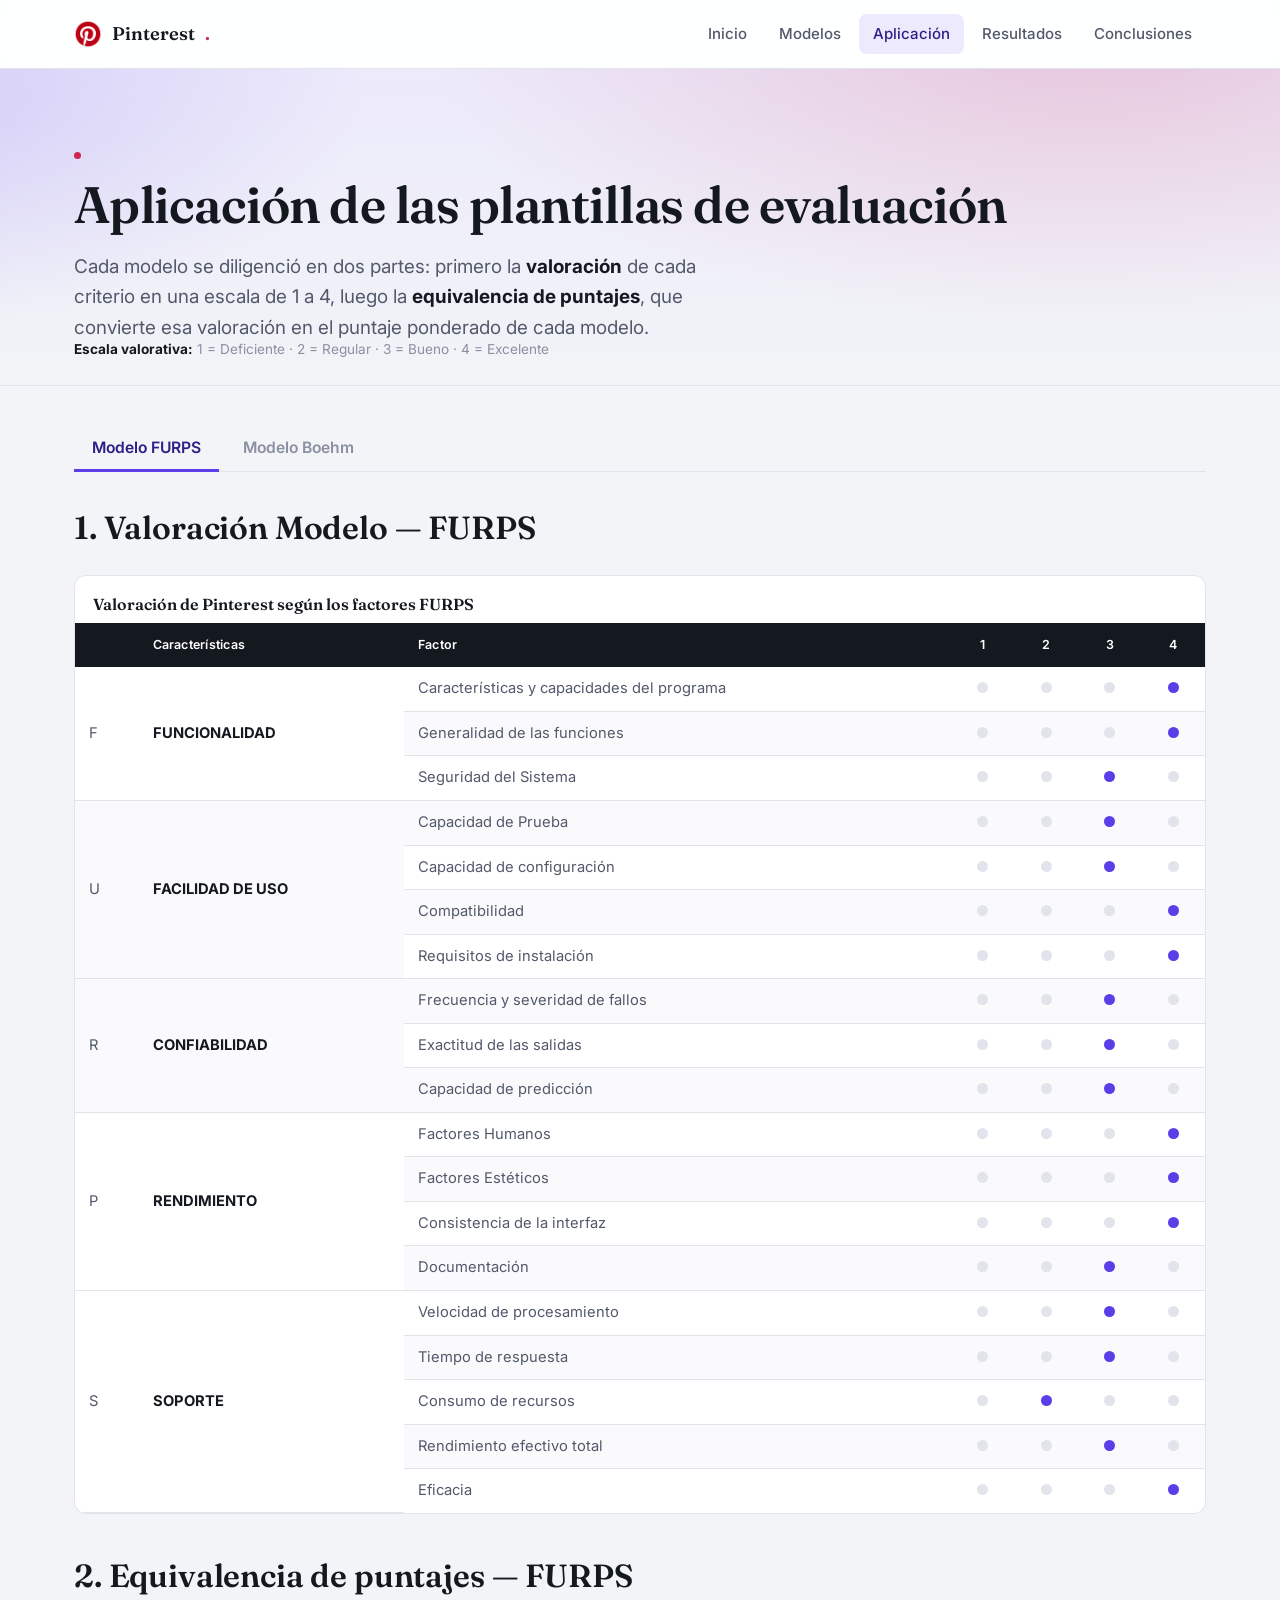
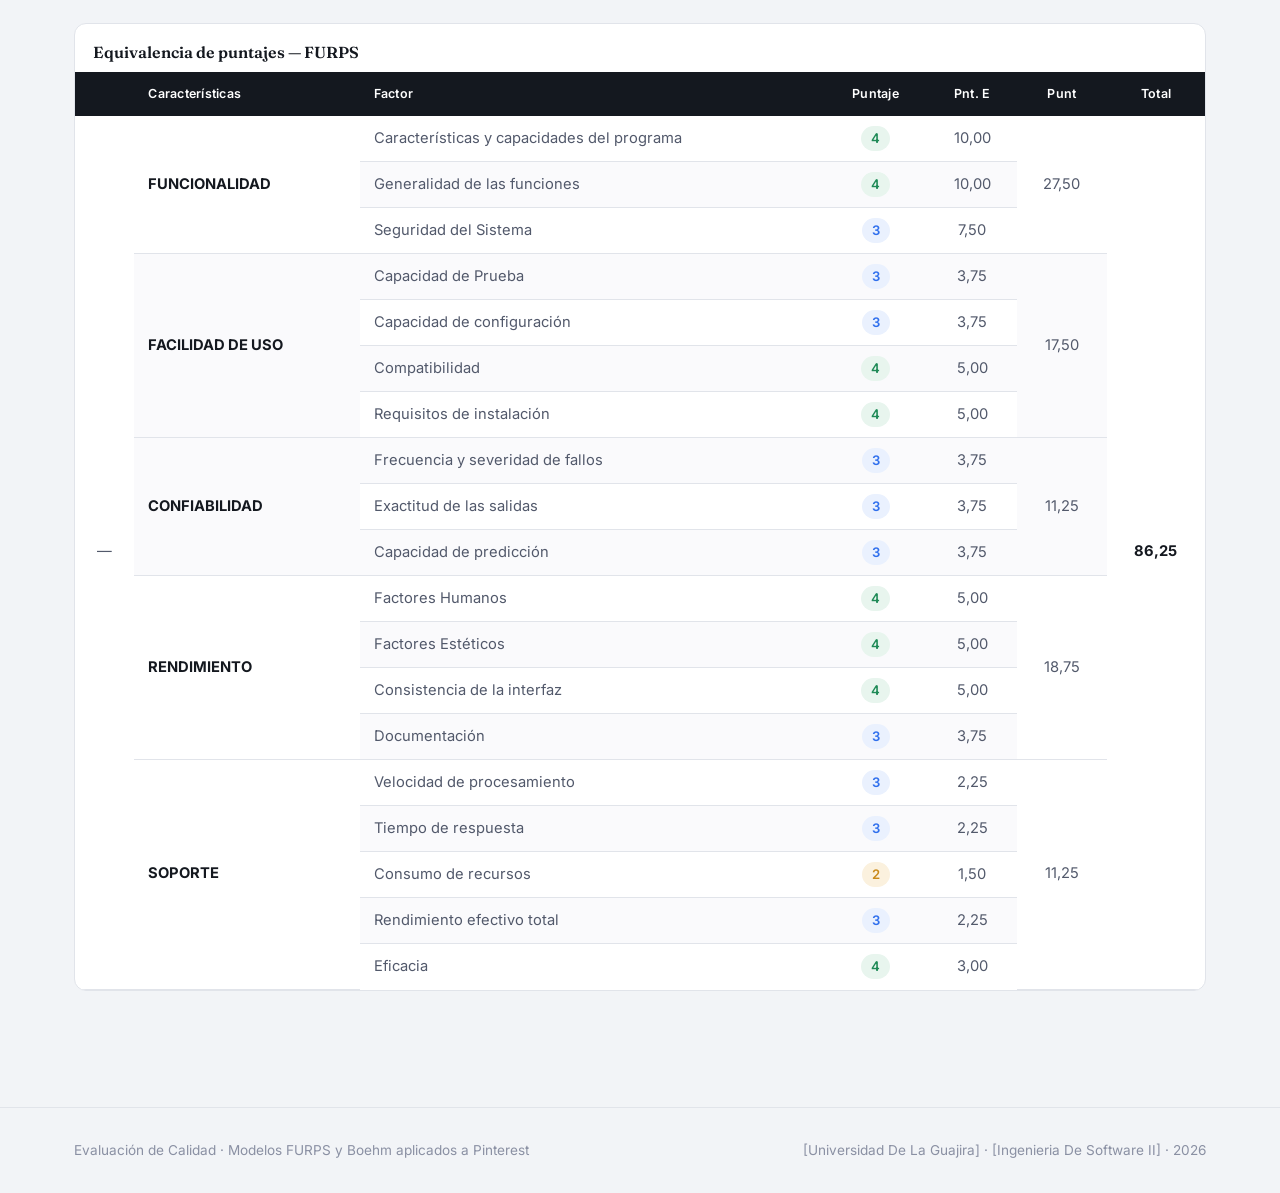
==== commit c09e9936: "Update aplicacion.html" ====
--- a/aplicacion.html
+++ b/aplicacion.html
@@ -47,7 +47,7 @@
     <caption> Valoración de Pinterest según los factores FURPS</caption>
     <thead>
       <tr>
-        <th>Cód.</th>
+        <th></th>
         <th>Características</th>
         <th>Factor</th>
         <th class="num">1</th>
@@ -90,7 +90,7 @@
     <caption> Equivalencia de puntajes — FURPS</caption>
     <thead>
       <tr>
-        <th>Cód.</th>
+        <th></th>
         <th>Características</th>
         <th>Factor</th>
         <th class="num">Puntaje</th>
@@ -126,90 +126,148 @@
     </tbody>
   </table>
 </div>
+    </div>
 
     <!-- ===================== TAB BOEHM ===================== -->
     <div class="tab-panel" id="tab-boehm">
 
-      <h2>1. Cuestionario aplicado — Boehm</h2>
-      <p>Siguiendo la plantilla oficial, cada característica primitiva se evaluó con una pregunta puntual sobre Pinterest. El <strong>Puntaje Esperado</strong> de cada primitiva es el peso de su nivel intermedio (Tabla 2) repartido en partes iguales entre sus primitivas; el <strong>Puntaje Obtenido</strong> refleja qué tanto cumple Pinterest esa pregunta.</p>
-
-      <div class="table-scroll">
-        <table>
-          <caption>Tabla 3. Preguntas, puntaje esperado y puntaje obtenido por característica primitiva</caption>
-          <thead>
-            <tr>
-              <th>Alto nivel</th>
-              <th>Nivel intermedio</th>
-              <th>Primitiva</th>
-              <th>Pregunta</th>
-              <th class="num">Punt. esperado</th>
-              <th class="num">Punt. obtenido</th>
-            </tr>
-          </thead>
-          <tbody>
-            <tr class="group-row"><td colspan="6"><strong>Portabilidad</strong></td></tr>
-            <tr><td rowspan="2">Portabilidad</td><td rowspan="2">—</td><td>Independencia de dispositivos</td><td>¿La aplicación funciona correctamente en distintos dispositivos (móvil, tablet, escritorio) sin perder funcionalidad?</td><td class="num">5</td><td class="num">5,0</td></tr>
-            <tr><td>Auto-contención</td><td>¿La aplicación funciona sin depender de hardware o software externo poco común?</td><td class="num">5</td><td class="num">5,0</td></tr>
-
-            <tr class="group-row"><td colspan="6"><strong>Utilidad</strong></td></tr>
-            <tr><td rowspan="4">Utilidad</td><td rowspan="4">Fiabilidad</td><td>Precisión</td><td>¿Los resultados de búsqueda y las recomendaciones corresponden a lo que el usuario solicita?</td><td class="num">10</td><td class="num">8,0</td></tr>
-            <tr><td>Completitud</td><td>¿La aplicación cubre todas las funciones que promete (guardar, buscar, comprar, compartir)?</td><td class="num">10</td><td class="num">10,0</td></tr>
-            <tr><td>Robustez</td><td>¿La aplicación maneja adecuadamente errores de red o entradas inesperadas sin fallar?</td><td class="num">10</td><td class="num">8,0</td></tr>
-            <tr><td>Consistencia</td><td>¿El comportamiento de la app es el mismo entre sesiones y dispositivos?</td><td class="num">10</td><td class="num">10,0</td></tr>
-
-            <tr><td rowspan="3">Utilidad</td><td rowspan="3">Eficiencia</td><td>Responsabilidad</td><td>¿La app responde con rapidez a las acciones del usuario (guardar, buscar, cargar)?</td><td class="num">5</td><td class="num">4,0</td></tr>
-            <tr><td>Eficiencia de dispositivos</td><td>¿La app hace un uso razonable de batería, datos móviles y almacenamiento?</td><td class="num">5</td><td class="num">3,0</td></tr>
-            <tr><td>Accesibilidad</td><td>¿Los usuarios acceden fácilmente a las funciones sin pasos innecesarios?</td><td class="num">5</td><td class="num">4,0</td></tr>
-
-            <tr><td rowspan="3">Utilidad</td><td rowspan="3">Interactividad</td><td>Robustez</td><td>¿La interfaz responde de forma estable ante distintas formas de interacción (touch, teclado, mouse)?</td><td class="num">5</td><td class="num">5,0</td></tr>
-            <tr><td>Accesibilidad</td><td>¿La app ofrece opciones de accesibilidad (lectores de pantalla, subtítulos, tamaños de texto)?</td><td class="num">5</td><td class="num">3,0</td></tr>
-            <tr><td>Capacidad de comunicación</td><td>¿La app permite compartir y comunicar contenido fácilmente con otros usuarios o plataformas?</td><td class="num">5</td><td class="num">5,0</td></tr>
-
-            <tr class="group-row"><td colspan="6"><strong>Mantenibilidad</strong></td></tr>
-            <tr><td rowspan="2">Mantenibilidad</td><td rowspan="2">Facilidad de prueba</td><td>Auto descripción</td><td>¿Las funciones se explican solas mediante íconos y etiquetas claras?</td><td class="num">2,5</td><td class="num">2,0</td></tr>
-            <tr><td>Estructuración</td><td>¿Se pueden probar funciones de forma aislada (ej. buscar) sin depender de otras (ej. iniciar sesión)?</td><td class="num">2,5</td><td class="num">1,5</td></tr>
-
-            <tr><td rowspan="2">Mantenibilidad</td><td rowspan="2">Facilidad de entendimiento</td><td>Concisión</td><td>¿La interfaz evita elementos innecesarios que compliquen su uso?</td><td class="num">5</td><td class="num">4,0</td></tr>
-            <tr><td>Legibilidad</td><td>¿Los textos, íconos y tipografías son fáciles de leer y entender?</td><td class="num">5</td><td class="num">5,0</td></tr>
-
-            <tr><td rowspan="2">Mantenibilidad</td><td rowspan="2">Modificabilidad</td><td>Estructuración</td><td>¿La app permite personalizar la experiencia (tableros, preferencias, notificaciones) sin afectar el resto del sistema?</td><td class="num">2,5</td><td class="num">2,5</td></tr>
-            <tr><td>Escalabilidad</td><td>¿La plataforma ha incorporado nuevas funciones (video pines, compras) sin perder estabilidad?</td><td class="num">2,5</td><td class="num">2,5</td></tr>
-          </tbody>
-        </table>
-      </div>
-
-      <h2>2. Resultados de la evaluación — Boehm</h2>
-      <p>Por cada nivel intermedio se calcula el <strong>Promedio Nivel</strong> (puntaje obtenido ÷ puntaje esperado) y se aplica sobre el peso máximo de ese nivel (Tabla 2) para obtener el <strong>Puntaje Nivel</strong>.</p>
-
-      <div class="table-scroll">
-        <table>
-          <caption>Tabla 4. Promedio y puntaje por nivel intermedio, y total por característica de alto nivel</caption>
-          <thead>
-            <tr>
-              <th>Alto nivel</th>
-              <th>Nivel intermedio</th>
-              <th class="num">Punt. esperado</th>
-              <th class="num">Punt. obtenido</th>
-              <th class="num">Promedio nivel</th>
-              <th class="num">Punt. nivel</th>
-              <th class="num">Total alto nivel</th>
-            </tr>
-          </thead>
-          <tbody>
-            <tr><td><strong>Portabilidad</strong></td><td>—</td><td class="num">10</td><td class="num">10,0</td><td class="num"><span class="score-pill s4">100%</span></td><td class="num">10,00</td><td class="num"><strong>10,00 / 10</strong></td></tr>
-
-            <tr><td rowspan="3"><strong>Utilidad</strong></td><td>Fiabilidad</td><td class="num">40</td><td class="num">36,0</td><td class="num"><span class="score-pill s4">90%</span></td><td class="num">36,00</td><td class="num" rowspan="3"><strong>60,00 / 70</strong></td></tr>
-            <tr><td>Eficiencia</td><td class="num">15</td><td class="num">11,0</td><td class="num"><span class="score-pill s3">73%</span></td><td class="num">11,00</td></tr>
-            <tr><td>Interactividad</td><td class="num">15</td><td class="num">13,0</td><td class="num"><span class="score-pill s3">87%</span></td><td class="num">13,00</td></tr>
-
-            <tr><td rowspan="3"><strong>Mantenibilidad</strong></td><td>Facilidad de prueba</td><td class="num">5</td><td class="num">3,5</td><td class="num"><span class="score-pill s3">70%</span></td><td class="num">3,50</td><td class="num" rowspan="3"><strong>17,50 / 20</strong></td></tr>
-            <tr><td>Facilidad de entendimiento</td><td class="num">10</td><td class="num">9,0</td><td class="num"><span class="score-pill s4">90%</span></td><td class="num">9,00</td></tr>
-            <tr><td>Modificabilidad</td><td class="num">5</td><td class="num">5,0</td><td class="num"><span class="score-pill s4">100%</span></td><td class="num">5,00</td></tr>
-
-            <tr class="total-row"><td colspan="6"><strong>Puntaje total Boehm</strong></td><td class="num"><strong>87,50 / 100</strong></td></tr>
-          </tbody>
-        </table>
-      </div>
+      <h2>1. Valoración Modelo — Boehm</h2>
+<p><strong></strong><strong></strong><strong></strong><strong></strong></p>
+
+<div class="table-scroll">
+  <table>
+    <caption> Descripción de las características primitivas y cuestionario</caption>
+    <thead>
+      <tr>
+        <th>Alto nivel</th>
+        <th>Nivel intermedio</th>
+        <th>Primitivas</th>
+        <th>Preguntas</th>
+        <th>Puntaje esperado</th>
+        <th>Puntaje obtenido</th>
+      </tr>
+    </thead>
+    <tbody>
+      <tr><td rowspan="2">Utilidad general</td><td rowspan="2">Portabilidad</td><td>Independencia de Dispositivos</td><td>¿La aplicación funciona correctamente en distintos dispositivos (móvil, tablet, escritorio) sin perder funcionalidad?</td><td>Excelente</td><td><span class="score-pill s4">Excelente</span></td></tr>
+      <tr><td>Auto-contención</td><td>¿La aplicación funciona sin depender de hardware o software externo poco común?</td><td>Excelente</td><td><span class="score-pill s4">Excelente</span></td></tr>
+
+      <tr><td rowspan="4">Utilidad general</td><td rowspan="4">Fiabilidad</td><td>Precisión</td><td>¿Los resultados de búsqueda y las recomendaciones corresponden a lo que el usuario solicita?</td><td>Excelente</td><td><span class="score-pill s3">Buena</span></td></tr>
+      <tr><td>Completitud</td><td>¿La aplicación cubre todas las funciones que promete (guardar, buscar, comprar, compartir)?</td><td>Excelente</td><td><span class="score-pill s4">Excelente</span></td></tr>
+      <tr><td>Robustez</td><td>¿La aplicación maneja adecuadamente errores de red o entradas inesperadas sin fallar?</td><td>Excelente</td><td><span class="score-pill s3">Buena</span></td></tr>
+      <tr><td>Consistencia</td><td>¿El comportamiento de la app es el mismo entre sesiones y dispositivos?</td><td>Excelente</td><td><span class="score-pill s4">Excelente</span></td></tr>
+
+      <tr><td rowspan="3">Utilidad general</td><td rowspan="3">Eficiencia</td><td>Responsabilidad</td><td>¿La app responde con rapidez a las acciones del usuario (guardar, buscar, cargar)?</td><td>Excelente</td><td><span class="score-pill s3">Buena</span></td></tr>
+      <tr><td>Eficiencia de dispositivos</td><td>¿La app hace un uso razonable de batería, datos móviles y almacenamiento?</td><td>Excelente</td><td><span class="score-pill s2">Regular</span></td></tr>
+      <tr><td>Accesibilidad</td><td>¿Los usuarios acceden fácilmente a las funciones sin pasos innecesarios?</td><td>Excelente</td><td><span class="score-pill s3">Buena</span></td></tr>
+
+      <tr><td rowspan="3">Utilidad general</td><td rowspan="3">Interactividad</td><td>Robustez</td><td>¿La interfaz responde de forma estable ante distintas formas de interacción (touch, teclado, mouse)?</td><td>Excelente</td><td><span class="score-pill s4">Excelente</span></td></tr>
+      <tr><td>Accesibilidad</td><td>¿La app ofrece opciones de accesibilidad (lectores de pantalla, subtítulos, tamaños de texto)?</td><td>Excelente</td><td><span class="score-pill s2">Regular</span></td></tr>
+      <tr><td>Capacidad de comunicación</td><td>¿La app permite compartir y comunicar contenido fácilmente con otros usuarios o plataformas?</td><td>Excelente</td><td><span class="score-pill s4">Excelente</span></td></tr>
+
+      <tr><td rowspan="2">Utilidad general</td><td rowspan="2">Facilidad de Prueba</td><td>Auto descripción</td><td>¿Las funciones se explican solas mediante íconos y etiquetas claras?</td><td>Excelente</td><td><span class="score-pill s3">Buena</span></td></tr>
+      <tr><td>Estructuración</td><td>¿Se pueden probar funciones de forma aislada (ej. buscar) sin depender de otras (ej. iniciar sesión)?</td><td>Excelente</td><td><span class="score-pill s2">Regular</span></td></tr>
+
+      <tr><td rowspan="2">Utilidad general</td><td rowspan="2">Facilidad de Entendimiento</td><td>Concisión</td><td>¿La interfaz evita elementos innecesarios que compliquen su uso?</td><td>Excelente</td><td><span class="score-pill s3">Buena</span></td></tr>
+      <tr><td>Legibilidad</td><td>¿Los textos, íconos y tipografías son fáciles de leer y entender?</td><td>Excelente</td><td><span class="score-pill s4">Excelente</span></td></tr>
+
+      <tr><td rowspan="2">Utilidad general</td><td rowspan="2">Modificabilidad</td><td>Estructuración</td><td>¿La app permite personalizar la experiencia (tableros, preferencias, notificaciones) sin afectar el resto del sistema?</td><td>Excelente</td><td><span class="score-pill s4">Excelente</span></td></tr>
+      <tr><td>Escalabilidad</td><td>¿La plataforma ha incorporado nuevas funciones (video pines, compras) sin perder estabilidad?</td><td>Excelente</td><td><span class="score-pill s4">Excelente</span></td></tr>
+    </tbody>
+  </table>
+</div>
+      <h2>2. Puntuación Obtenida</h2>
+<p>Se convierte cada nivel cualitativo a un valor numérico (Excelente = 100%, Buena = 80%, Regular = 60%, Deficiente ≤ 40%) sobre el puntaje esperado de cada primitiva, se promedia por nivel intermedio y se multiplica por el peso máximo de ese nivel (Tabla de Modelos).</p>
+
+<div class="table-scroll">
+  <table>
+    <caption> Puntuación obtenida por nivel</caption>
+    <thead>
+      <tr>
+        <th>Alto nivel</th>
+        <th>Nivel intermedio</th>
+        <th>Primitivas</th>
+        <th class="num">Puntaje esperado</th>
+        <th class="num">Puntaje obtenido</th>
+        <th class="num">Promedio nivel</th>
+        <th class="num">Puntaje nivel</th>
+        <th class="num">Promedio total</th>
+      </tr>
+    </thead>
+    <tbody>
+      <tr><td rowspan="18">Utilidad general</td><td>Portabilidad</td><td>Independencia de Dispositivos</td><td class="num">5</td><td class="num">5,0</td><td class="num" rowspan="2">100%</td><td class="num" rowspan="2">10,00</td><td class="num" rowspan="18"><strong>87,50</strong></td></tr>
+      <tr><td>Portabilidad</td><td>Auto-contención</td><td class="num">5</td><td class="num">5,0</td></tr>
+
+      <tr><td>Fiabilidad</td><td>Precisión</td><td class="num">10</td><td class="num">8,0</td><td class="num" rowspan="4">90%</td><td class="num" rowspan="4">36,00</td></tr>
+      <tr><td>Fiabilidad</td><td>Completitud</td><td class="num">10</td><td class="num">10,0</td></tr>
+      <tr><td>Fiabilidad</td><td>Robustez</td><td class="num">10</td><td class="num">8,0</td></tr>
+      <tr><td>Fiabilidad</td><td>Consistencia</td><td class="num">10</td><td class="num">10,0</td></tr>
+
+      <tr><td>Eficiencia</td><td>Responsabilidad</td><td class="num">5</td><td class="num">4,0</td><td class="num" rowspan="3">73%</td><td class="num" rowspan="3">11,00</td></tr>
+      <tr><td>Eficiencia</td><td>Eficiencia de dispositivos</td><td class="num">5</td><td class="num">3,0</td></tr>
+      <tr><td>Eficiencia</td><td>Accesibilidad</td><td class="num">5</td><td class="num">4,0</td></tr>
+
+      <tr><td>Interactividad</td><td>Robustez</td><td class="num">5</td><td class="num">5,0</td><td class="num" rowspan="3">87%</td><td class="num" rowspan="3">13,00</td></tr>
+      <tr><td>Interactividad</td><td>Accesibilidad</td><td class="num">5</td><td class="num">3,0</td></tr>
+      <tr><td>Interactividad</td><td>Capacidad de comunicación</td><td class="num">5</td><td class="num">5,0</td></tr>
+
+      <tr><td>Facilidad de Prueba</td><td>Auto descripción</td><td class="num">2,5</td><td class="num">2,0</td><td class="num" rowspan="2">70%</td><td class="num" rowspan="2">3,50</td></tr>
+      <tr><td>Facilidad de Prueba</td><td>Estructuración</td><td class="num">2,5</td><td class="num">1,5</td></tr>
+
+      <tr><td>Facilidad de Entendimiento</td><td>Concisión</td><td class="num">5</td><td class="num">4,0</td><td class="num" rowspan="2">90%</td><td class="num" rowspan="2">9,00</td></tr>
+      <tr><td>Facilidad de Entendimiento</td><td>Legibilidad</td><td class="num">5</td><td class="num">5,0</td></tr>
+
+      <tr><td>Modificabilidad</td><td>Estructuración</td><td class="num">2,5</td><td class="num">2,5</td><td class="num" rowspan="2">100%</td><td class="num" rowspan="2">5,00</td></tr>
+      <tr><td>Modificabilidad</td><td>Escalabilidad</td><td class="num">2,5</td><td class="num">2,5</td></tr>
+    </tbody>
+  </table>
+</div>
+
+      <h2>3. Resultados de la evaluación</h2>
+<p>Puntaje obtenido acumulado por nivel intermedio (Total/Nivel), sobre la escala máxima de ese nivel (Puntaje Escala), y el puntaje que aporta al total general (Puntaje Nivel).</p>
+
+<div class="table-scroll">
+  <table>
+    <caption> Resultados de la evaluación — Boehm</caption>
+    <thead>
+      <tr>
+        <th>Alto nivel</th>
+        <th>Nivel intermedio</th>
+        <th>Primitivas</th>
+        <th class="num">Puntaje obtenido</th>
+        <th class="num">Puntaje escala</th>
+        <th class="num">Total / nivel</th>
+        <th class="num">Puntaje nivel</th>
+        <th class="num">Total evaluación</th>
+      </tr>
+    </thead>
+    <tbody>
+      <tr><td rowspan="18">Utilidad general</td><td rowspan="2">Portabilidad</td><td>Independencia de Dispositivos</td><td class="num">5,0</td><td class="num" rowspan="2">10</td><td class="num" rowspan="2">10,00</td><td class="num" rowspan="2">10,00</td><td class="num" rowspan="18"><strong>87,50 / 100</strong></td></tr>
+      <tr><td>Auto-contención</td><td class="num">5,0</td></tr>
+
+      <tr><td rowspan="4">Fiabilidad</td><td>Precisión</td><td class="num">8,0</td><td class="num" rowspan="4">40</td><td class="num" rowspan="4">36,00</td><td class="num" rowspan="4">36,00</td></tr>
+      <tr><td>Completitud</td><td class="num">10,0</td></tr>
+      <tr><td>Robustez</td><td class="num">8,0</td></tr>
+      <tr><td>Consistencia</td><td class="num">10,0</td></tr>
+
+      <tr><td rowspan="3">Eficiencia</td><td>Responsabilidad</td><td class="num">4,0</td><td class="num" rowspan="3">15</td><td class="num" rowspan="3">11,00</td><td class="num" rowspan="3">11,00</td></tr>
+      <tr><td>Eficiencia de dispositivos</td><td class="num">3,0</td></tr>
+      <tr><td>Accesibilidad</td><td class="num">4,0</td></tr>
+
+      <tr><td rowspan="3">Interactividad</td><td>Robustez</td><td class="num">5,0</td><td class="num" rowspan="3">15</td><td class="num" rowspan="3">13,00</td><td class="num" rowspan="3">13,00</td></tr>
+      <tr><td>Accesibilidad</td><td class="num">3,0</td></tr>
+      <tr><td>Capacidad de comunicación</td><td class="num">5,0</td></tr>
+
+      <tr><td rowspan="2">Facilidad de Prueba</td><td>Auto descripción</td><td class="num">2,0</td><td class="num" rowspan="2">5</td><td class="num" rowspan="2">3,50</td><td class="num" rowspan="2">3,50</td></tr>
+      <tr><td>Estructuración</td><td class="num">1,5</td></tr>
+
+      <tr><td rowspan="2">Facilidad de Entendimiento</td><td>Concisión</td><td class="num">4,0</td><td class="num" rowspan="2">10</td><td class="num" rowspan="2">9,00</td><td class="num" rowspan="2">9,00</td></tr>
+      <tr><td>Legibilidad</td><td class="num">5,0</td></tr>
+
+      <tr><td rowspan="2">Modificabilidad</td><td>Estructuración</td><td class="num">2,5</td><td class="num" rowspan="2">5</td><td class="num" rowspan="2">5,00</td><td class="num" rowspan="2">5,00</td></tr>
+      <tr><td>Escalabilidad</td><td class="num">2,5</td></tr>
+    </tbody>
+  </table>
+</div>
     </div>
 
   </div>
